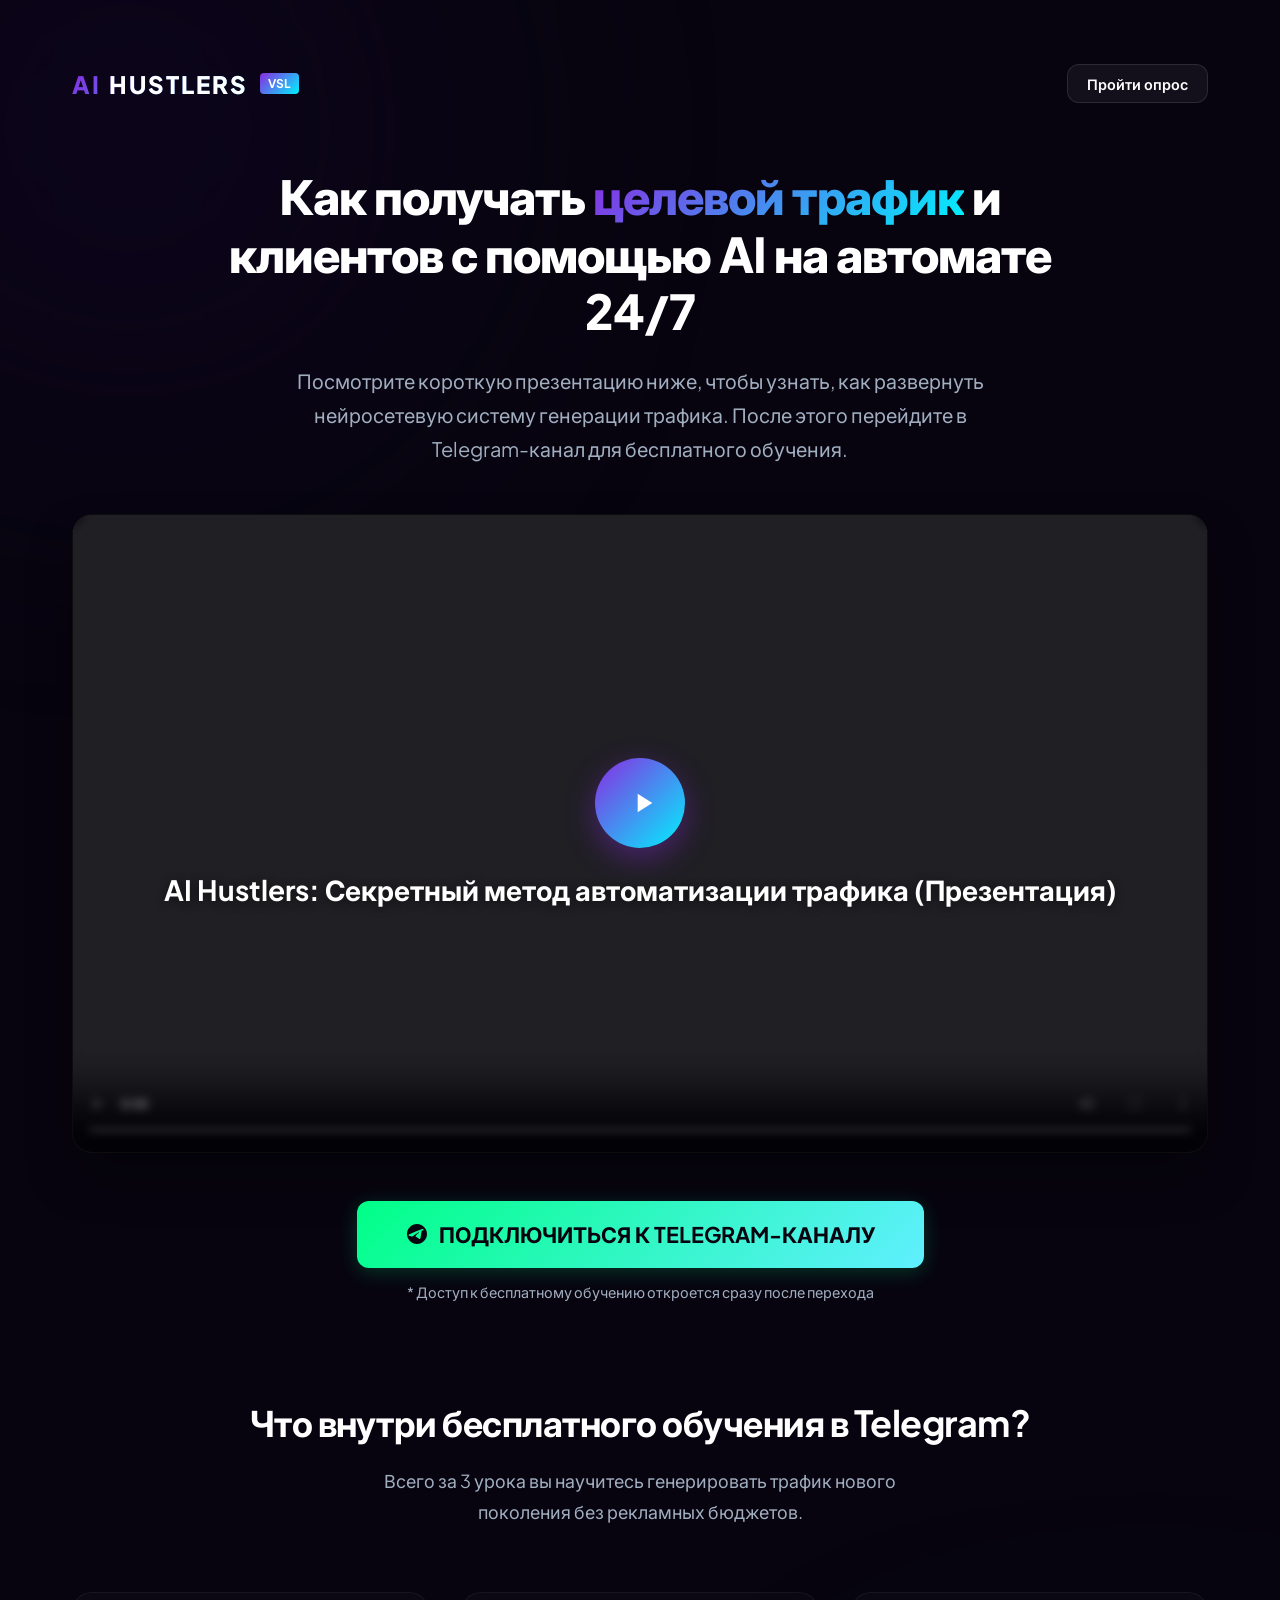
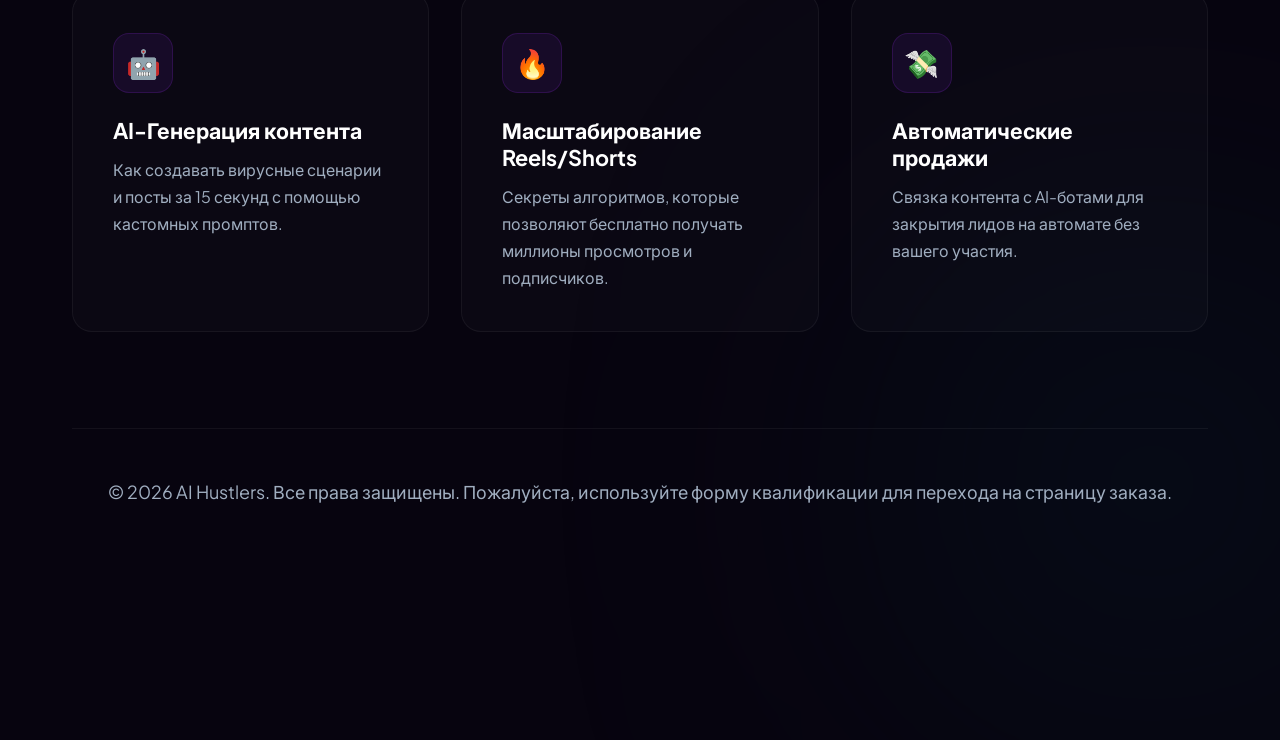
==== index.html @ a9c90c8c "Add files via upload" ====
<!DOCTYPE html>
<html lang="ru">
<head>
  <meta charset="UTF-8">
  <meta name="viewport" content="width=device-width, initial-scale=1.0">
  <title>AI Hustlers | Система генерации трафика на автопилоте</title>
  <link rel="stylesheet" href="style.css">
</head>
<body>

  <div class="container">
    <!-- Header -->
    <header>
      <a href="index.html" class="logo">
        AI <span>Hustlers</span>
        <span class="logo-badge">vsl</span>
      </a>
      <div class="header-links">
        <a href="form.html" class="btn btn-secondary" style="padding: 0.6rem 1.2rem; font-size: 0.9rem;">Пройти опрос</a>
      </div>
    </header>

    <!-- Hero Section -->
    <main style="text-align: center; margin-top: 2rem;">
      <h1 style="max-width: 900px; margin: 0 auto 1.5rem auto;">
        Как получать <span class="gradient-text">целевой трафик</span> и клиентов с помощью AI на автомате 24/7
      </h1>
      <p style="max-width: 700px; margin: 0 auto 3rem auto; font-size: 1.25rem;">
        Посмотрите короткую презентацию ниже, чтобы узнать, как развернуть нейросетевую систему генерации трафика. После этого перейдите в Telegram-канал для бесплатного обучения.
      </p>

      <!-- VSL Video Wrapper -->
      <div class="video-wrapper">
        <div class="vsl-overlay" id="vslOverlay">
          <div class="play-btn">
            <svg viewBox="0 0 24 24">
              <path d="M8 5v14l11-7z"/>
            </svg>
          </div>
          <div class="vsl-title">AI Hustlers: Секретный метод автоматизации трафика (Презентация)</div>
        </div>
        <!-- Using a high quality abstract video placeholder -->
        <video class="vsl-video" id="vslVideo" preload="metadata" loop controls>
          <source src="https://assets.mixkit.co/videos/preview/mixkit-abstract-laser-lights-background-32120-large.mp4" type="video/mp4">
          Ваш браузер не поддерживает видео.
        </video>
      </div>

      <!-- Action Button -->
      <div style="margin: 3rem 0;">
        <a href="https://t.me/ai_traffic_hustler_bot" target="_blank" class="btn btn-success" style="font-size: 1.35rem; padding: 1.25rem 3rem;" id="telegramBtn">
          <svg viewBox="0 0 24 24" width="24" height="24" fill="currentColor" style="margin-right: 10px; vertical-align: middle;">
            <path d="M12 2C6.48 2 2 6.48 2 12s4.48 10 10 10 10-4.48 10-10S17.52 2 12 2zm4.64 6.8c-.15 1.58-.8 5.42-1.13 7.19-.14.75-.42 1-.68 1.03-.58.05-1.02-.38-1.58-.75-.88-.58-1.38-.94-2.23-1.5-.99-.65-.35-1.01.22-1.59.15-.15 2.71-2.48 2.76-2.69.01-.03.01-.14-.07-.2-.08-.06-.19-.04-.27-.02-.11.02-1.93 1.23-5.46 3.62-.51.35-.98.53-1.39.51-.46-.01-1.35-.26-2.01-.48-.81-.27-1.46-.42-1.4-.88.03-.24.38-.49 1.04-.75 4.05-1.77 6.76-2.93 8.12-3.48 3.86-1.56 4.66-1.83 5.19-1.84.12 0 .37.03.53.16.14.12.18.28.2.46.02.16-.01.53-.02.73z"/>
          </svg>
          ПОДКЛЮЧИТЬСЯ К TELEGRAM-КАНАЛУ
        </a>
        <p style="font-size: 0.9rem; margin-top: 0.75rem; color: var(--text-secondary);">
          * Доступ к бесплатному обучению откроется сразу после перехода
        </p>
      </div>
    </main>

    <!-- Features Section -->
    <section>
      <h2 style="text-align: center; margin-top: 6rem;">Что внутри бесплатного обучения в Telegram?</h2>
      <p style="text-align: center; max-width: 600px; margin: 0 auto 3rem auto;">
        Всего за 3 урока вы научитесь генерировать трафик нового поколения без рекламных бюджетов.
      </p>

      <div class="features-grid">
        <div class="feature-card">
          <div class="feature-icon">🤖</div>
          <h3>AI-Генерация контента</h3>
          <p>Как создавать вирусные сценарии и посты за 15 секунд с помощью кастомных промптов.</p>
        </div>
        <div class="feature-card">
          <div class="feature-icon">🔥</div>
          <h3>Масштабирование Reels/Shorts</h3>
          <p>Секреты алгоритмов, которые позволяют бесплатно получать миллионы просмотров и подписчиков.</p>
        </div>
        <div class="feature-card">
          <div class="feature-icon">💸</div>
          <h3>Автоматические продажи</h3>
          <p>Связка контента с AI-ботами для закрытия лидов на автомате без вашего участия.</p>
        </div>
      </div>
    </section>

    <!-- Footer -->
    <footer>
      <p>© 2026 AI Hustlers. Все права защищены. Пожалуйста, используйте форму квалификации для перехода на страницу заказа.</p>
    </footer>
  </div>

  <script>
    // Video custom overlay controls
    const overlay = document.getElementById('vslOverlay');
    const video = document.getElementById('vslVideo');

    overlay.addEventListener('click', () => {
      overlay.classList.add('playing');
      video.play();
    });

    video.addEventListener('pause', () => {
      overlay.classList.remove('playing');
    });

    video.addEventListener('play', () => {
      overlay.classList.add('playing');
    });

    // Handle Telegram link redirection locally if they want to skip to the form
    document.getElementById('telegramBtn').addEventListener('click', (e) => {
      // For demonstration purposes, we will alert that the telegram simulation has started,
      // and provide an easy way to go to the Form page which is the next step of the funnel.
      setTimeout(() => {
        if(confirm("Вы перешли в Telegram и прошли бесплатное обучение. Хотите перейти к заполнению квалификационной формы?")) {
          window.location.href = "form.html";
        }
      }, 1500);
    });
  </script>
</body>
</html>
---- style.css ----
@import url('https://fonts.googleapis.com/css2?family=Plus+Jakarta+Sans:ital,wght@0,300;0,400;0,500;0,600;0,700;0,800;1,400&family=Inter:wght@300;400;500;600;700;800&display=swap');

:root {
  --bg-color: #07040f;
  --bg-glow-1: #1a0836;
  --bg-glow-2: #051926;
  --text-primary: #ffffff;
  --text-secondary: #a0aec0;
  --color-purple: #8a2be2;
  --color-cyan: #00f2fe;
  --color-green: #00ff87;
  --color-error: #ff4757;
  --card-bg: rgba(20, 15, 38, 0.6);
  --card-border: rgba(255, 255, 255, 0.05);
  --card-border-hover: rgba(0, 242, 254, 0.3);
  --gradient-primary: linear-gradient(135deg, var(--color-purple), var(--color-cyan));
  --gradient-success: linear-gradient(135deg, #00ff87, #60efff);
  --gradient-dark: linear-gradient(180deg, rgba(20, 15, 38, 0.8) 0%, rgba(10, 8, 22, 0.95) 100%);
  --transition-smooth: all 0.3s cubic-bezier(0.4, 0, 0.2, 1);
  --font-family: 'Plus Jakarta Sans', 'Inter', -apple-system, BlinkMacSystemFont, "Segoe UI", Roboto, sans-serif;
}

* {
  margin: 0;
  padding: 0;
  box-sizing: border-box;
  font-family: var(--font-family);
  -webkit-font-smoothing: antialiased;
}

body {
  background-color: var(--bg-color);
  color: var(--text-primary);
  min-height: 100vh;
  overflow-x: hidden;
  position: relative;
}

/* Cyber Ambient Background Glows */
body::before, body::after {
  content: '';
  position: absolute;
  width: 40vw;
  height: 40vw;
  border-radius: 50%;
  filter: blur(150px);
  z-index: -1;
  opacity: 0.45;
  pointer-events: none;
}

body::before {
  top: -10vw;
  left: -10vw;
  background-color: var(--bg-glow-1);
}

body::after {
  bottom: -10vw;
  right: -10vw;
  background-color: var(--bg-glow-2);
}

/* Containers */
.container {
  max-width: 1200px;
  margin: 0 auto;
  padding: 2rem;
  width: 100%;
}

.narrow-container {
  max-width: 700px;
  margin: 0 auto;
  padding: 2rem;
  width: 100%;
}

/* Header & Typography */
header {
  display: flex;
  justify-content: space-between;
  align-items: center;
  padding: 2rem 0;
  margin-bottom: 2rem;
}

.logo {
  font-size: 1.5rem;
  font-weight: 800;
  text-transform: uppercase;
  letter-spacing: 2px;
  background: var(--gradient-primary);
  -webkit-background-clip: text;
  -webkit-text-fill-color: transparent;
  display: flex;
  align-items: center;
  gap: 0.5rem;
  text-decoration: none;
}

.logo span {
  color: var(--text-primary);
  -webkit-text-fill-color: var(--text-primary);
}

.logo-badge {
  background: var(--gradient-primary);
  font-size: 0.75rem;
  padding: 0.2rem 0.5rem;
  border-radius: 4px;
  color: var(--bg-color);
  font-weight: 700;
  letter-spacing: 0px;
  margin-left: 0.25rem;
  text-transform: uppercase;
}

.gradient-text {
  background: var(--gradient-primary);
  -webkit-background-clip: text;
  -webkit-text-fill-color: transparent;
}

.green-text {
  background: var(--gradient-success);
  -webkit-background-clip: text;
  -webkit-text-fill-color: transparent;
}

h1 {
  font-size: 3rem;
  font-weight: 800;
  line-height: 1.2;
  margin-bottom: 1.5rem;
  letter-spacing: -1px;
}

h2 {
  font-size: 2.25rem;
  font-weight: 700;
  margin-bottom: 1.25rem;
  letter-spacing: -0.5px;
}

p {
  color: var(--text-secondary);
  font-size: 1.125rem;
  line-height: 1.7;
  margin-bottom: 1.5rem;
}

/* Buttons */
.btn {
  display: inline-flex;
  align-items: center;
  justify-content: center;
  padding: 1rem 2rem;
  border-radius: 12px;
  font-size: 1.1rem;
  font-weight: 600;
  text-decoration: none;
  cursor: pointer;
  transition: var(--transition-smooth);
  border: none;
  position: relative;
  overflow: hidden;
}

.btn-primary {
  background: var(--gradient-primary);
  color: #fff;
  box-shadow: 0 4px 20px rgba(138, 43, 226, 0.3);
}

.btn-primary:hover {
  transform: translateY(-2px);
  box-shadow: 0 8px 30px rgba(0, 242, 254, 0.4);
}

.btn-success {
  background: var(--gradient-success);
  color: #07040f;
  box-shadow: 0 4px 20px rgba(0, 255, 135, 0.2);
  font-weight: 700;
}

.btn-success:hover {
  transform: translateY(-2px);
  box-shadow: 0 8px 30px rgba(0, 255, 135, 0.4);
}

.btn-secondary {
  background: rgba(255, 255, 255, 0.05);
  color: #fff;
  border: 1px solid rgba(255, 255, 255, 0.1);
}

.btn-secondary:hover {
  background: rgba(255, 255, 255, 0.1);
  border-color: rgba(255, 255, 255, 0.2);
}

/* Cards & Glassmorphism */
.glass-card {
  background: var(--card-bg);
  backdrop-filter: blur(16px);
  -webkit-backdrop-filter: blur(16px);
  border: 1px solid var(--card-border);
  border-radius: 24px;
  padding: 3rem;
  box-shadow: 0 20px 40px rgba(0, 0, 0, 0.3);
  transition: var(--transition-smooth);
}

.glass-card:hover {
  border-color: var(--card-border-hover);
  box-shadow: 0 20px 50px rgba(0, 242, 254, 0.1);
}

/* Form Styles */
.form-step {
  display: none;
  animation: fadeIn 0.5s ease;
}

.form-step.active {
  display: block;
}

.form-group {
  margin-bottom: 2rem;
  text-align: left;
}

.form-group label {
  display: block;
  font-size: 1rem;
  font-weight: 500;
  margin-bottom: 0.75rem;
  color: var(--text-primary);
}

.form-input {
  width: 100%;
  padding: 1.1rem 1.25rem;
  background: rgba(255, 255, 255, 0.03);
  border: 1px solid rgba(255, 255, 255, 0.1);
  border-radius: 12px;
  color: #fff;
  font-size: 1rem;
  transition: var(--transition-smooth);
}

.form-input:focus {
  outline: none;
  border-color: var(--color-cyan);
  background: rgba(255, 255, 255, 0.07);
  box-shadow: 0 0 15px rgba(0, 242, 254, 0.15);
}

.form-input::placeholder {
  color: rgba(255, 255, 255, 0.3);
}

/* Custom Selection Options */
.options-grid {
  display: grid;
  grid-template-columns: repeat(auto-fit, minmax(220px, 1fr));
  gap: 1rem;
  margin-top: 0.5rem;
}

.option-card {
  background: rgba(255, 255, 255, 0.02);
  border: 1px solid rgba(255, 255, 255, 0.08);
  border-radius: 12px;
  padding: 1.25rem;
  cursor: pointer;
  transition: var(--transition-smooth);
  position: relative;
  display: flex;
  flex-direction: column;
  gap: 0.5rem;
}

.option-card:hover {
  background: rgba(255, 255, 255, 0.05);
  border-color: rgba(255, 255, 255, 0.2);
}

.option-card.selected {
  border-color: var(--color-cyan);
  background: rgba(0, 242, 254, 0.05);
  box-shadow: 0 0 15px rgba(0, 242, 254, 0.1);
}

.option-card input[type="radio"], .option-card input[type="checkbox"] {
  position: absolute;
  opacity: 0;
  pointer-events: none;
}

.option-title {
  font-weight: 600;
  font-size: 1.1rem;
  color: #fff;
}

.option-desc {
  font-size: 0.875rem;
  color: var(--text-secondary);
}

/* Progress Bar */
.progress-bar-container {
  width: 100%;
  height: 6px;
  background: rgba(255, 255, 255, 0.05);
  border-radius: 10px;
  margin-bottom: 3rem;
  overflow: hidden;
}

.progress-bar {
  height: 100%;
  width: 0%;
  background: var(--gradient-primary);
  border-radius: 10px;
  transition: width 0.4s cubic-bezier(0.4, 0, 0.2, 1);
}

.step-indicator {
  text-align: center;
  font-size: 0.9rem;
  font-weight: 600;
  color: var(--text-secondary);
  margin-bottom: 0.75rem;
  text-transform: uppercase;
  letter-spacing: 1.5px;
}

/* Navigation inside form */
.form-navigation {
  display: flex;
  justify-content: space-between;
  margin-top: 3rem;
  gap: 1rem;
}

.form-navigation .btn {
  flex: 1;
}

/* Loading/Redirecting Overlay */
.loading-overlay {
  position: fixed;
  top: 0;
  left: 0;
  width: 100vw;
  height: 100vh;
  background: #07040f;
  z-index: 9999;
  display: flex;
  flex-direction: column;
  align-items: center;
  justify-content: center;
  opacity: 0;
  pointer-events: none;
  transition: opacity 0.5s ease;
}

.loading-overlay.active {
  opacity: 1;
  pointer-events: all;
}

.spinner {
  width: 70px;
  height: 70px;
  border: 4px solid rgba(255, 255, 255, 0.05);
  border-top-color: var(--color-cyan);
  border-bottom-color: var(--color-purple);
  border-radius: 50%;
  animation: spin 1s infinite linear;
  margin-bottom: 2rem;
  box-shadow: 0 0 25px rgba(0, 242, 254, 0.15);
}

.loading-text {
  font-size: 1.5rem;
  font-weight: 700;
  margin-bottom: 0.5rem;
  letter-spacing: -0.5px;
}

.loading-subtext {
  color: var(--text-secondary);
  font-size: 1rem;
}

/* Video Player CSS */
.video-wrapper {
  position: relative;
  width: 100%;
  aspect-ratio: 16/9;
  border-radius: 20px;
  overflow: hidden;
  box-shadow: 0 25px 50px -12px rgba(0, 0, 0, 0.5);
  border: 1px solid rgba(255, 255, 255, 0.05);
  margin-bottom: 3rem;
  background: #000;
}

.vsl-video {
  width: 100%;
  height: 100%;
  object-fit: cover;
}

.vsl-overlay {
  position: absolute;
  top: 0;
  left: 0;
  width: 100%;
  height: 100%;
  background: rgba(7, 4, 15, 0.4);
  backdrop-filter: blur(4px);
  display: flex;
  flex-direction: column;
  justify-content: center;
  align-items: center;
  transition: var(--transition-smooth);
  cursor: pointer;
  z-index: 10;
}

.vsl-overlay.playing {
  opacity: 0;
  pointer-events: none;
}

.play-btn {
  width: 90px;
  height: 90px;
  border-radius: 50%;
  background: var(--gradient-primary);
  display: flex;
  align-items: center;
  justify-content: center;
  box-shadow: 0 10px 30px rgba(138, 43, 226, 0.4), 0 0 0 0px rgba(0, 242, 254, 0.4);
  margin-bottom: 1.5rem;
  transition: var(--transition-smooth);
  animation: pulse-ring 2s infinite;
}

.vsl-overlay:hover .play-btn {
  transform: scale(1.1);
  box-shadow: 0 10px 40px rgba(0, 242, 254, 0.6);
}

.play-btn svg {
  width: 32px;
  height: 32px;
  fill: white;
  margin-left: 6px;
}

.vsl-title {
  font-size: 1.75rem;
  font-weight: 700;
  color: white;
  text-align: center;
  padding: 0 2rem;
  text-shadow: 0 2px 10px rgba(0,0,0,0.5);
}

/* Grid systems & Features */
.features-grid {
  display: grid;
  grid-template-columns: repeat(auto-fit, minmax(300px, 1fr));
  gap: 2rem;
  margin: 4rem 0;
}

.feature-card {
  background: rgba(255, 255, 255, 0.02);
  border: 1px solid rgba(255, 255, 255, 0.05);
  border-radius: 20px;
  padding: 2.5rem;
  transition: var(--transition-smooth);
  text-align: left;
}

.feature-card:hover {
  background: rgba(255, 255, 255, 0.04);
  border-color: rgba(255, 255, 255, 0.1);
  transform: translateY(-5px);
}

.feature-icon {
  width: 60px;
  height: 60px;
  border-radius: 16px;
  background: rgba(138, 43, 226, 0.1);
  border: 1px solid rgba(138, 43, 226, 0.2);
  display: flex;
  align-items: center;
  justify-content: center;
  font-size: 1.75rem;
  margin-bottom: 1.5rem;
  color: var(--color-cyan);
}

.feature-card h3 {
  font-size: 1.35rem;
  font-weight: 700;
  margin-bottom: 0.75rem;
}

.feature-card p {
  font-size: 1rem;
  margin-bottom: 0;
}

/* Pricing Section */
.pricing-section {
  padding: 4rem 0;
}

.pricing-grid {
  display: flex;
  justify-content: center;
  gap: 2.5rem;
  flex-wrap: wrap;
  margin-top: 3rem;
}

.pricing-card {
  flex: 1;
  min-width: 320px;
  max-width: 420px;
  background: var(--card-bg);
  border: 1px solid rgba(255, 255, 255, 0.05);
  border-radius: 24px;
  padding: 3rem 2.5rem;
  text-align: left;
  display: flex;
  flex-direction: column;
  position: relative;
  transition: var(--transition-smooth);
}

.pricing-card.popular {
  border-color: var(--color-cyan);
  box-shadow: 0 15px 35px rgba(0, 242, 254, 0.15);
  transform: translateY(-10px);
}

.pricing-card.popular:hover {
  box-shadow: 0 20px 45px rgba(0, 242, 254, 0.25);
}

.pricing-badge {
  position: absolute;
  top: -15px;
  right: 25px;
  background: var(--gradient-primary);
  color: white;
  padding: 0.4rem 1rem;
  border-radius: 20px;
  font-size: 0.75rem;
  font-weight: 700;
  letter-spacing: 1px;
  text-transform: uppercase;
}

.pricing-name {
  font-size: 1.5rem;
  font-weight: 700;
  margin-bottom: 0.5rem;
}

.pricing-price {
  font-size: 3rem;
  font-weight: 800;
  margin: 1.5rem 0;
  display: flex;
  align-items: baseline;
}

.pricing-price span {
  font-size: 1.125rem;
  color: var(--text-secondary);
  font-weight: 400;
  margin-left: 0.5rem;
}

.pricing-features {
  list-style: none;
  margin: 2rem 0;
  display: flex;
  flex-direction: column;
  gap: 1rem;
  flex-grow: 1;
}

.pricing-features li {
  display: flex;
  align-items: center;
  gap: 0.75rem;
  font-size: 1rem;
  color: var(--text-secondary);
}

.pricing-features li svg {
  width: 20px;
  height: 20px;
  fill: var(--color-green);
  flex-shrink: 0;
}

/* Testimonials */
.testimonials-section {
  padding: 4rem 0;
}

.testimonials-grid {
  display: grid;
  grid-template-columns: repeat(auto-fit, minmax(320px, 1fr));
  gap: 2rem;
  margin-top: 3rem;
}

.testimonial-card {
  background: rgba(255, 255, 255, 0.02);
  border: 1px solid rgba(255, 255, 255, 0.05);
  border-radius: 20px;
  padding: 2.5rem;
  text-align: left;
}

.testimonial-text {
  font-style: italic;
  margin-bottom: 2rem;
  font-size: 1.05rem;
}

.testimonial-user {
  display: flex;
  align-items: center;
  gap: 1rem;
}

.testimonial-avatar {
  width: 50px;
  height: 50px;
  border-radius: 50%;
  object-fit: cover;
  border: 2px solid var(--color-purple);
}

.testimonial-name {
  font-weight: 600;
  font-size: 1rem;
}

.testimonial-role {
  font-size: 0.85rem;
  color: var(--text-secondary);
}

/* FAQ Section */
.faq-section {
  padding: 4rem 0;
}

.faq-list {
  max-width: 800px;
  margin: 3rem auto 0 auto;
  display: flex;
  flex-direction: column;
  gap: 1rem;
}

.faq-item {
  background: rgba(255, 255, 255, 0.02);
  border: 1px solid rgba(255, 255, 255, 0.05);
  border-radius: 16px;
  overflow: hidden;
  transition: var(--transition-smooth);
}

.faq-question {
  padding: 1.5rem 2rem;
  font-weight: 600;
  font-size: 1.15rem;
  cursor: pointer;
  display: flex;
  justify-content: space-between;
  align-items: center;
  transition: var(--transition-smooth);
}

.faq-question::after {
  content: '+';
  font-size: 1.5rem;
  font-weight: 400;
  color: var(--color-cyan);
  transition: var(--transition-smooth);
}

.faq-item.active {
  border-color: rgba(255, 255, 255, 0.1);
  background: rgba(255, 255, 255, 0.04);
}

.faq-item.active .faq-question::after {
  content: '−';
  transform: rotate(180deg);
}

.faq-answer {
  max-height: 0;
  overflow: hidden;
  transition: max-height 0.4s ease-out;
  padding: 0 2rem;
}

.faq-item.active .faq-answer {
  max-height: 200px;
  padding: 0 2rem 2rem 2rem;
}

/* Footer styling */
footer {
  border-top: 1px solid rgba(255, 255, 255, 0.05);
  padding: 3rem 0;
  margin-top: 6rem;
  text-align: center;
  color: var(--text-secondary);
  font-size: 0.9rem;
}

/* Keyframes animations */
@keyframes fadeIn {
  from { opacity: 0; transform: translateY(10px); }
  to { opacity: 1; transform: translateY(0); }
}

@keyframes spin {
  0% { transform: rotate(0deg); }
  100% { transform: rotate(360deg); }
}

@keyframes pulse-ring {
  0% {
    box-shadow: 0 10px 30px rgba(138, 43, 226, 0.4), 0 0 0 0px rgba(138, 43, 226, 0.4);
  }
  70% {
    box-shadow: 0 10px 30px rgba(138, 43, 226, 0.4), 0 0 0 20px rgba(138, 43, 226, 0);
  }
  100% {
    box-shadow: 0 10px 30px rgba(138, 43, 226, 0.4), 0 0 0 0px rgba(138, 43, 226, 0);
  }
}

/* Responsive adjustements */
@media (max-width: 768px) {
  h1 { font-size: 2.25rem; }
  h2 { font-size: 1.75rem; }
  .glass-card { padding: 2rem 1.5rem; }
  .btn { width: 100%; }
  .form-navigation { flex-direction: column-reverse; }
  .pricing-grid { gap: 1.5rem; }
  .pricing-card.popular { transform: none; }
}

/* --- TYPEFORM-STYLE QUIZ DESIGN ITERATION --- */

body.quiz-theme {
  background-color: #FAF8F5 !important; /* Exact warm cream/paper background */
  color: #0b0b0c !important;
  min-height: 100vh;
  display: flex;
  flex-direction: column;
  justify-content: center;
  align-items: center;
  position: relative;
  overflow-x: hidden;
  font-family: var(--font-family);
  padding: 4.5rem 1rem 2rem 1rem; /* Added top padding for header */
}

body.quiz-theme::before, body.quiz-theme::after {
  display: none !important; /* Hide background glows on quiz page */
}

/* Viewport Header Bar at the top */
.quiz-top-header {
  position: absolute;
  top: 0;
  left: 0;
  width: 100%;
  display: flex;
  justify-content: space-between;
  align-items: center;
  padding: 1.5rem 3rem;
  z-index: 100;
  border-bottom: 1px solid rgba(0, 0, 0, 0.03);
}

.quiz-top-header .header-logo {
  display: flex;
  align-items: center;
  gap: 0.5rem;
  font-size: 0.95rem;
  font-weight: 800;
  color: #0B0B0C;
  letter-spacing: 1px;
}

.quiz-top-header .header-badge {
  border: 1px solid #e2e8f0;
  background: #ffffff;
  border-radius: 20px;
  padding: 4px 12px;
  font-size: 0.75rem;
  font-weight: 600;
  color: #718096;
  letter-spacing: 0.5px;
}

/* Step tracker on top */
.step-tracker {
  display: flex;
  justify-content: center;
  align-items: center;
  gap: 1rem;
  margin-bottom: 2rem;
}

.step-dot {
  display: flex;
  align-items: center;
  color: #9CA3AF;
}

.step-dot.active {
  color: #0B0B0C;
}

.step-dot .dot-outer {
  width: 32px;
  height: 32px;
  border-radius: 50%;
  background: rgba(37, 99, 235, 0.12); /* Semi-transparent blue ring */
  display: flex;
  align-items: center;
  justify-content: center;
}

.step-dot .dot-outer.grey {
  background: transparent;
}

.step-dot .dot-inner {
  width: 22px;
  height: 22px;
  border-radius: 50%;
  background: #2563EB; /* Solid royal blue */
  color: #ffffff;
  display: flex;
  align-items: center;
  justify-content: center;
  font-size: 0.75rem;
  font-weight: 700;
}

.step-dot .dot-outer.grey .dot-inner {
  background: #E5E7EB;
  color: #9CA3AF;
}

.step-dot .step-label {
  font-size: 0.8rem;
  font-weight: 700;
  letter-spacing: 1.5px;
  margin-left: 0.5rem;
  text-transform: uppercase;
}
  
.step-dot.active .step-label {
  color: #0B0B0C;
}

.tracker-line {
  width: 40px;
  height: 1px;
  background: #d1d5db;
  margin: 0 0.5rem;
}

/* Header typography */
.quiz-title-area {
  margin-bottom: 2.5rem;
  text-align: center;
}

.quiz-title-area h1 {
  font-family: var(--font-family);
  font-size: 3rem;
  font-weight: 800;
  color: #0B0B0C;
  line-height: 1.1;
  margin-bottom: 0.75rem;
  letter-spacing: -1.5px;
  text-transform: lowercase; /* Screenshot has all lowercase titles */
}

.quiz-title-area h1 span {
  color: #2563EB;
}

.quiz-title-area p {
  color: #7A7B85;
  font-size: 1rem;
  font-weight: 500;
  line-height: 1.5;
  margin-bottom: 0;
  text-transform: lowercase;
}

/* Quiz Card Container */
.quiz-card {
  width: 100%;
  max-width: 680px;
  background-color: #090816;
  background-image: 
    radial-gradient(circle at 75% 25%, rgba(37, 99, 235, 0.1) 0%, transparent 55%),
    linear-gradient(135deg, #090816 0%, #110D29 70%, #07050E 100%);
  border: 1px solid rgba(255, 255, 255, 0.08);
  border-radius: 16px;
  box-shadow: 0 30px 60px rgba(0, 0, 0, 0.15);
  position: relative;
  min-height: 420px;
  display: flex;
  flex-direction: column;
  justify-content: space-between;
  overflow: hidden;
  text-align: left;
}

.quiz-card-body {
  padding: 3.5rem 3rem 2.5rem 3rem;
  flex-grow: 1;
  display: flex;
  flex-direction: column;
  justify-content: space-between;
  position: relative;
}

/* Bottom Bar */
.quiz-card-footer {
  height: 55px;
  background-color: #05040B;
  border-top: 1px solid rgba(255, 255, 255, 0.03);
  width: 100%;
  flex-shrink: 0;
}

/* Quiz Logo inside the card */
.quiz-logo {
  font-size: 0.95rem;
  font-weight: 800;
  text-transform: uppercase;
  letter-spacing: 2px;
  color: #ffffff;
  display: flex;
  align-items: center;
  justify-content: center;
  gap: 0.5rem;
  margin-bottom: 3.5rem;
  opacity: 0.9;
}

.quiz-logo svg {
  width: 18px;
  height: 18px;
}

/* Question Number Box */
.question-number-box {
  display: inline-flex;
  align-items: center;
  justify-content: center;
  background: #ffffff;
  color: #000000;
  width: 22px;
  height: 22px;
  border-radius: 4px;
  font-size: 0.8rem;
  font-weight: 800;
  margin-right: 0.75rem;
  vertical-align: middle;
}

/* Question Title */
.quiz-question-title {
  font-size: 1.5rem;
  font-weight: 500;
  line-height: 1.4;
  margin-bottom: 2rem;
  color: #ffffff;
}

/* Input Fields styling */
.quiz-input-container {
  position: relative;
  width: 100%;
  margin-top: 1rem;
}

.quiz-input {
  width: 100%;
  background: transparent !important;
  border: none !important;
  border-bottom: 1px solid rgba(255, 255, 255, 0.12) !important;
  border-radius: 0 !important;
  padding: 0.5rem 0 !important;
  font-size: 1.75rem !important;
  color: #ffffff !important;
  outline: none !important;
  transition: border-bottom-color 0.2s ease !important;
  font-weight: 400;
}

.quiz-input:focus {
  border-bottom-color: rgba(255, 255, 255, 0.4) !important;
  box-shadow: none !important;
}

.quiz-input::placeholder {
  color: #3B3C46 !important;
}

/* OK Button */
.quiz-ok-btn {
  background: #2563EB;
  color: #ffffff;
  font-weight: 700;
  font-size: 0.9rem;
  padding: 0.55rem 1.4rem;
  border-radius: 20px; /* Rounded pill style */
  display: inline-flex;
  align-items: center;
  gap: 0.4rem;
  border: none;
  cursor: pointer;
  transition: all 0.2s ease;
  margin-top: 1.5rem;
}

.quiz-ok-btn:hover {
  background: #1D4ED8;
}

.keyboard-helper {
  font-size: 0.75rem;
  color: #4B4C53;
  margin-left: 0.75rem;
  vertical-align: middle;
}

/* Custom Warning alert (Pill shape) */
.quiz-error-message {
  background: #2C1318 !important;
  border: 1px solid #7F1D1D !important;
  color: #FCA5A5 !important;
  padding: 0.5rem 1rem !important;
  border-radius: 20px !important;
  font-size: 0.85rem !important;
  font-weight: 500;
  display: inline-flex !important;
  align-items: center;
  gap: 0.5rem;
  margin-top: 1.5rem !important;
  animation: fadeIn 0.2s ease;
}

/* Bottom Navigation Control Pill */
.quiz-nav-controls {
  position: absolute;
  bottom: 2rem; /* Aligned above the bottom bar */
  right: 3rem;
  display: flex;
  align-items: center;
  background: #141323;
  border: 1px solid rgba(255, 255, 255, 0.05);
  border-radius: 20px; /* Rounded pill */
  padding: 3px;
  gap: 3px;
  box-shadow: 0 4px 12px rgba(0,0,0,0.3);
  z-index: 10;
}

.quiz-nav-arrow {
  width: 32px;
  height: 32px;
  border-radius: 50%;
  display: flex;
  align-items: center;
  justify-content: center;
  color: #4B5563; /* Default arrow color */
  cursor: pointer;
  background: transparent;
  border: none;
  transition: all 0.2s ease;
  font-size: 0.75rem;
}

.quiz-nav-arrow:hover:not(:disabled) {
  background: rgba(255, 255, 255, 0.05);
  color: #ffffff;
}

.quiz-nav-arrow.highlighted {
  background: #2563EB;
  color: #ffffff;
}

.quiz-nav-arrow.highlighted:hover:not(:disabled) {
  background: #1D4ED8;
}

.quiz-nav-arrow:disabled {
  color: #1F2937;
  cursor: not-allowed;
  background: transparent !important;
}

/* Choices styling (Question 6) */
.choices-container {
  display: flex;
  flex-direction: column;
  gap: 0.75rem;
  margin-top: 1rem;
}

.choice-item {
  background: rgba(255, 255, 255, 0.03);
  border: 1px solid rgba(255, 255, 255, 0.08);
  border-radius: 8px;
  padding: 1.1rem 1.25rem;
  cursor: pointer;
  display: flex;
  align-items: center;
  gap: 1rem;
  transition: all 0.2s ease;
}

.choice-item:hover, .choice-item.selected {
  background: rgba(255, 255, 255, 0.06);
  border-color: #2563EB;
}

.choice-letter {
  display: inline-flex;
  align-items: center;
  justify-content: center;
  background: #141323;
  border: 1px solid rgba(255, 255, 255, 0.1);
  color: #2563EB;
  width: 24px;
  height: 24px;
  border-radius: 4px;
  font-weight: 700;
  font-size: 0.8rem;
}

.choice-text {
  font-size: 1rem;
  font-weight: 500;
  color: #ffffff;
}

/* Transition animations */
.slide-container {
  transition: opacity 0.2s ease, transform 0.2s ease;
  opacity: 1;
  transform: translateY(0);
}

.slide-container.fade-out {
  opacity: 0;
  transform: translateY(-10px);
}

.slide-container.fade-in {
  opacity: 0;
  transform: translateY(10px);
}
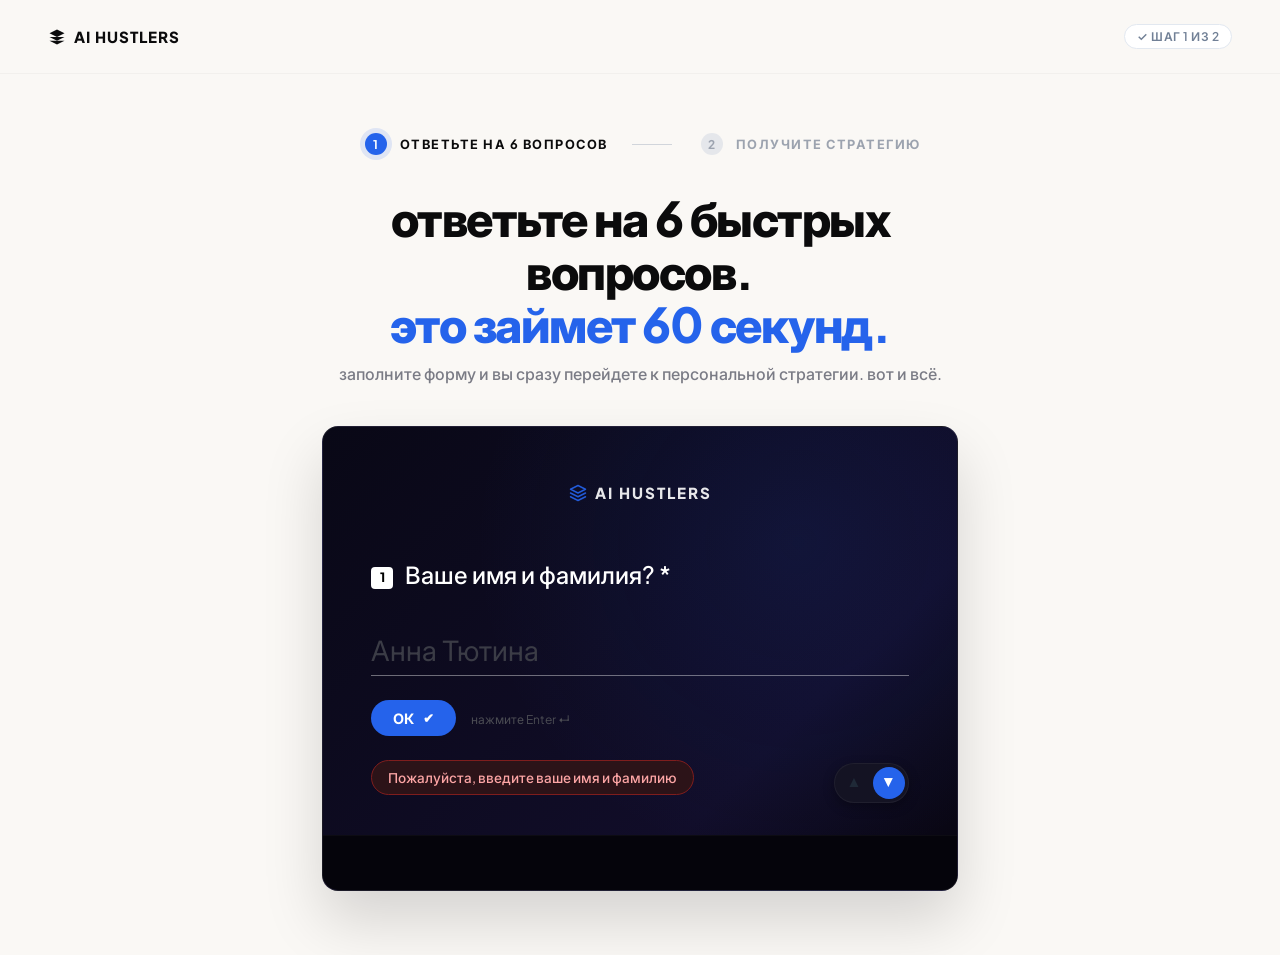
==== commit bba9e761: "Add files via upload" ====
--- a/index.html
+++ b/index.html
@@ -3,123 +3,101 @@
 <head>
   <meta charset="UTF-8">
   <meta name="viewport" content="width=device-width, initial-scale=1.0">
-  <title>AI Hustlers | Система генерации трафика на автопилоте</title>
+  <title>Квиз | AI Hustlers</title>
   <link rel="stylesheet" href="style.css">
 </head>
-<body>
+<body class="quiz-theme">
 
-  <div class="container">
-    <!-- Header -->
-    <header>
-      <a href="index.html" class="logo">
-        AI <span>Hustlers</span>
-        <span class="logo-badge">vsl</span>
-      </a>
-      <div class="header-links">
-        <a href="form.html" class="btn btn-secondary" style="padding: 0.6rem 1.2rem; font-size: 0.9rem;">Пройти опрос</a>
+  <!-- Loading / Redirecting Overlay -->
+  <div class="loading-overlay" id="loadingOverlay">
+    <div class="spinner" id="loadingSpinner"></div>
+    <div class="success-icon" id="successIcon" style="display: none;">
+      <svg width="80" height="80" viewBox="0 0 24 24" fill="none" xmlns="http://www.w3.org/2000/svg">
+        <circle cx="12" cy="12" r="10" stroke="#00f2fe" stroke-width="2" fill="rgba(0, 242, 254, 0.1)"/>
+        <path d="M8 12.5L11 15.5L16 9.5" stroke="#00ff87" stroke-width="2.5" stroke-linecap="round" stroke-linejoin="round"/>
+      </svg>
+    </div>
+    <div class="loading-text" id="loadingText">Сохранение ответов...</div>
+    <div class="loading-subtext" id="loadingSubtext">Пожалуйста, подождите, мы генерируем вашу стратегию.</div>
+  </div>
+
+  <!-- Top Navigation Header Bar -->
+  <header class="quiz-top-header">
+    <div class="header-logo">
+      <svg width="18" height="18" viewBox="0 0 24 24" fill="none" xmlns="http://www.w3.org/2000/svg">
+        <path d="M12 2L2 7L12 12L22 7L12 2Z" fill="#0B0B0C"/>
+        <path d="M2 17L12 22L22 17" fill="#0B0B0C"/>
+        <path d="M2 12L12 17L22 12" fill="#0B0B0C"/>
+      </svg>
+      <span>AI HUSTLERS</span>
+    </div>
+    <div class="header-badge">
+      ✓ ШАГ 1 ИЗ 2
+    </div>
+  </header>
+
+  <div class="narrow-container" style="text-align: center; margin-top: 1.5rem; z-index: 5;">
+    <!-- Top Step Tracker (matching screenshot rings and font) -->
+    <div class="step-tracker">
+      <div class="step-dot active" id="trackerStep1">
+        <div class="dot-outer">
+          <div class="dot-inner">1</div>
+        </div>
+        <span class="step-label">ОТВЕТЬТЕ НА 6 ВОПРОСОВ</span>
       </div>
-    </header>
+      <div class="tracker-line"></div>
+      <div class="step-dot" id="trackerStep2">
+        <div class="dot-outer grey">
+          <div class="dot-inner">2</div>
+        </div>
+        <span class="step-label">ПОЛУЧИТЕ СТРАТЕГИЮ</span>
+      </div>
+    </div>
 
-    <!-- Hero Section -->
-    <main style="text-align: center; margin-top: 2rem;">
-      <h1 style="max-width: 900px; margin: 0 auto 1.5rem auto;">
-        Как получать <span class="gradient-text">целевой трафик</span> и клиентов с помощью AI на автомате 24/7
+    <!-- Header Copy (matching lowercase styles) -->
+    <div class="quiz-title-area">
+      <h1>
+        ответьте на 6 быстрых вопросов.<br>
+        <span>это займет 60 секунд.</span>
       </h1>
-      <p style="max-width: 700px; margin: 0 auto 3rem auto; font-size: 1.25rem;">
-        Посмотрите короткую презентацию ниже, чтобы узнать, как развернуть нейросетевую систему генерации трафика. После этого перейдите в Telegram-канал для бесплатного обучения.
+      <p>
+        заполните форму и вы сразу перейдете к персональной стратегии. вот и всё.
       </p>
+    </div>
 
-      <!-- VSL Video Wrapper -->
-      <div class="video-wrapper">
-        <div class="vsl-overlay" id="vslOverlay">
-          <div class="play-btn">
-            <svg viewBox="0 0 24 24">
-              <path d="M8 5v14l11-7z"/>
-            </svg>
-          </div>
-          <div class="vsl-title">AI Hustlers: Секретный метод автоматизации трафика (Презентация)</div>
+    <!-- Quiz Card -->
+    <div class="quiz-card" id="quizCard">
+      <div class="quiz-card-body">
+        <!-- Quiz Logo inside card -->
+        <div class="quiz-logo">
+          <svg width="18" height="18" viewBox="0 0 24 24" fill="none" xmlns="http://www.w3.org/2000/svg">
+            <path d="M12 2L2 7L12 12L22 7L12 2Z" stroke="#2563EB" stroke-width="2" stroke-linecap="round" stroke-linejoin="round"/>
+            <path d="M2 17L12 22L22 17" stroke="#2563EB" stroke-width="2" stroke-linecap="round" stroke-linejoin="round"/>
+            <path d="M2 12L12 17L22 12" stroke="#2563EB" stroke-width="2" stroke-linecap="round" stroke-linejoin="round"/>
+          </svg>
+          <span>AI HUSTLERS</span>
         </div>
-        <!-- Using a high quality abstract video placeholder -->
-        <video class="vsl-video" id="vslVideo" preload="metadata" loop controls>
-          <source src="https://assets.mixkit.co/videos/preview/mixkit-abstract-laser-lights-background-32120-large.mp4" type="video/mp4">
-          Ваш браузер не поддерживает видео.
-        </video>
-      </div>
 
-      <!-- Action Button -->
-      <div style="margin: 3rem 0;">
-        <a href="https://t.me/ai_traffic_hustler_bot" target="_blank" class="btn btn-success" style="font-size: 1.35rem; padding: 1.25rem 3rem;" id="telegramBtn">
-          <svg viewBox="0 0 24 24" width="24" height="24" fill="currentColor" style="margin-right: 10px; vertical-align: middle;">
-            <path d="M12 2C6.48 2 2 6.48 2 12s4.48 10 10 10 10-4.48 10-10S17.52 2 12 2zm4.64 6.8c-.15 1.58-.8 5.42-1.13 7.19-.14.75-.42 1-.68 1.03-.58.05-1.02-.38-1.58-.75-.88-.58-1.38-.94-2.23-1.5-.99-.65-.35-1.01.22-1.59.15-.15 2.71-2.48 2.76-2.69.01-.03.01-.14-.07-.2-.08-.06-.19-.04-.27-.02-.11.02-1.93 1.23-5.46 3.62-.51.35-.98.53-1.39.51-.46-.01-1.35-.26-2.01-.48-.81-.27-1.46-.42-1.4-.88.03-.24.38-.49 1.04-.75 4.05-1.77 6.76-2.93 8.12-3.48 3.86-1.56 4.66-1.83 5.19-1.84.12 0 .37.03.53.16.14.12.18.28.2.46.02.16-.01.53-.02.73z"/>
-          </svg>
-          ПОДКЛЮЧИТЬСЯ К TELEGRAM-КАНАЛУ
-        </a>
-        <p style="font-size: 0.9rem; margin-top: 0.75rem; color: var(--text-secondary);">
-          * Доступ к бесплатному обучению откроется сразу после перехода
-        </p>
-      </div>
-    </main>
+        <!-- Question Slide Container -->
+        <div class="slide-container" id="quizQuestionContainer">
+          <!-- Question content is rendered dynamically here by app.js -->
+        </div>
 
-    <!-- Features Section -->
-    <section>
-      <h2 style="text-align: center; margin-top: 6rem;">Что внутри бесплатного обучения в Telegram?</h2>
-      <p style="text-align: center; max-width: 600px; margin: 0 auto 3rem auto;">
-        Всего за 3 урока вы научитесь генерировать трафик нового поколения без рекламных бюджетов.
-      </p>
-
-      <div class="features-grid">
-        <div class="feature-card">
-          <div class="feature-icon">🤖</div>
-          <h3>AI-Генерация контента</h3>
-          <p>Как создавать вирусные сценарии и посты за 15 секунд с помощью кастомных промптов.</p>
-        </div>
-        <div class="feature-card">
-          <div class="feature-icon">🔥</div>
-          <h3>Масштабирование Reels/Shorts</h3>
-          <p>Секреты алгоритмов, которые позволяют бесплатно получать миллионы просмотров и подписчиков.</p>
-        </div>
-        <div class="feature-card">
-          <div class="feature-icon">💸</div>
-          <h3>Автоматические продажи</h3>
-          <p>Связка контента с AI-ботами для закрытия лидов на автомате без вашего участия.</p>
+        <!-- Nav Controls in bottom right of the card -->
+        <div class="quiz-nav-controls">
+          <button class="quiz-nav-arrow" id="quizPrevBtn" type="button" aria-label="Предыдущий вопрос">
+            ▲
+          </button>
+          <button class="quiz-nav-arrow" id="quizNextBtn" type="button" aria-label="Следующий вопрос">
+            ▼
+          </button>
         </div>
       </div>
-    </section>
-
-    <!-- Footer -->
-    <footer>
-      <p>© 2026 AI Hustlers. Все права защищены. Пожалуйста, используйте форму квалификации для перехода на страницу заказа.</p>
-    </footer>
+      <!-- Card dark bottom footer bar -->
+      <div class="quiz-card-footer"></div>
+    </div>
   </div>
 
-  <script>
-    // Video custom overlay controls
-    const overlay = document.getElementById('vslOverlay');
-    const video = document.getElementById('vslVideo');
-
-    overlay.addEventListener('click', () => {
-      overlay.classList.add('playing');
-      video.play();
-    });
-
-    video.addEventListener('pause', () => {
-      overlay.classList.remove('playing');
-    });
-
-    video.addEventListener('play', () => {
-      overlay.classList.add('playing');
-    });
-
-    // Handle Telegram link redirection locally if they want to skip to the form
-    document.getElementById('telegramBtn').addEventListener('click', (e) => {
-      // For demonstration purposes, we will alert that the telegram simulation has started,
-      // and provide an easy way to go to the Form page which is the next step of the funnel.
-      setTimeout(() => {
-        if(confirm("Вы перешли в Telegram и прошли бесплатное обучение. Хотите перейти к заполнению квалификационной формы?")) {
-          window.location.href = "form.html";
-        }
-      }, 1500);
-    });
-  </script>
+  <script src="app.js"></script>
 </body>
 </html>
--- a/style.css
+++ b/style.css
@@ -399,6 +399,19 @@
   font-size: 1rem;
 }
 
+.success-icon {
+  margin-bottom: 2rem;
+  display: flex;
+  align-items: center;
+  justify-content: center;
+  animation: scaleIn 0.5s cubic-bezier(0.34, 1.56, 0.64, 1);
+}
+
+@keyframes scaleIn {
+  0% { transform: scale(0); opacity: 0; }
+  100% { transform: scale(1); opacity: 1; }
+}
+
 /* Video Player CSS */
 .video-wrapper {
   position: relative;
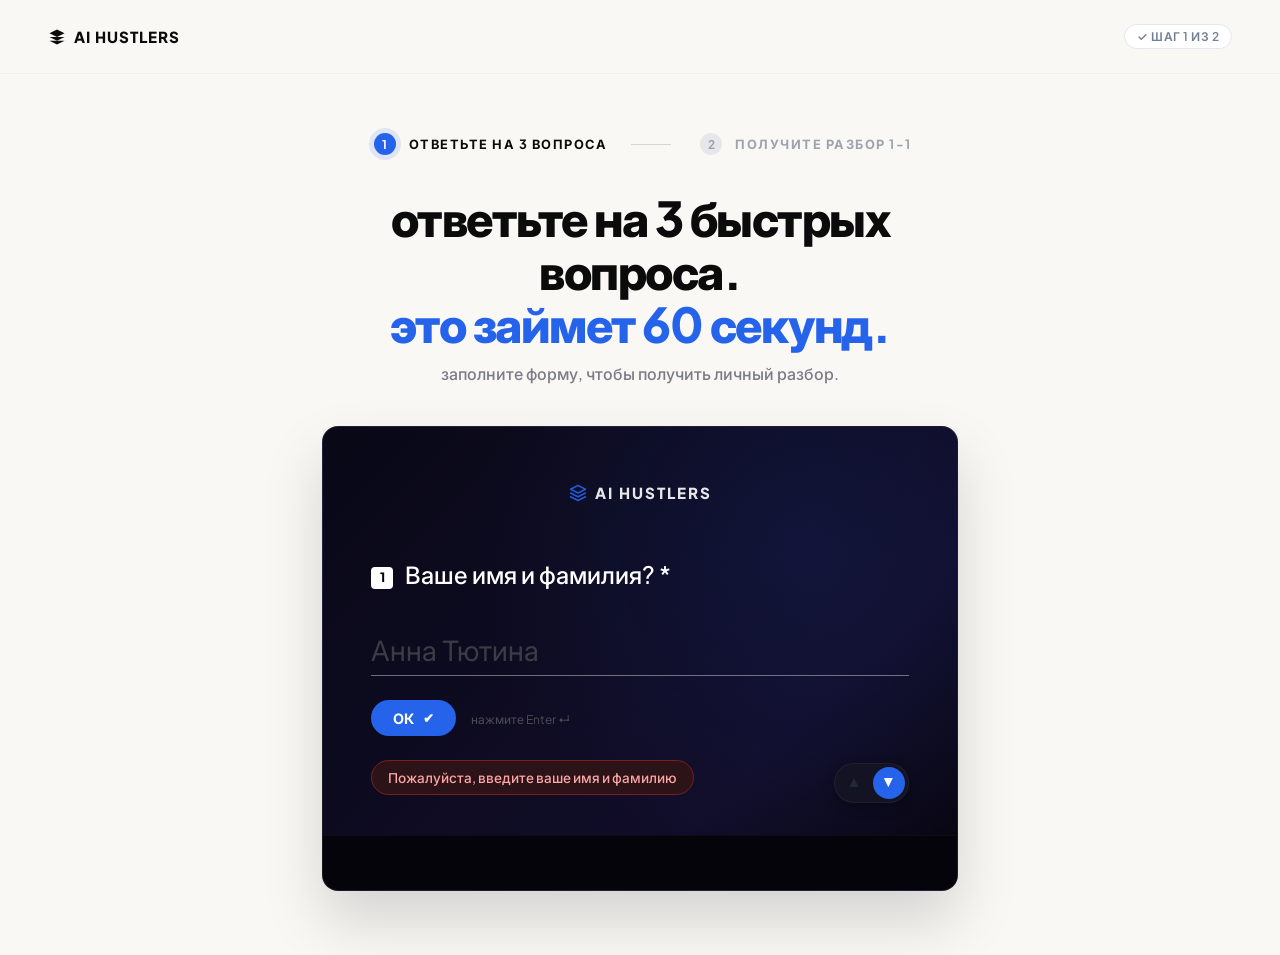
==== commit 7b35e44a: "Add files via upload" ====
--- a/index.html
+++ b/index.html
@@ -43,25 +43,25 @@
         <div class="dot-outer">
           <div class="dot-inner">1</div>
         </div>
-        <span class="step-label">ОТВЕТЬТЕ НА 6 ВОПРОСОВ</span>
+        <span class="step-label">ОТВЕТЬТЕ НА 3 ВОПРОСА</span>
       </div>
       <div class="tracker-line"></div>
       <div class="step-dot" id="trackerStep2">
         <div class="dot-outer grey">
           <div class="dot-inner">2</div>
         </div>
-        <span class="step-label">ПОЛУЧИТЕ СТРАТЕГИЮ</span>
+        <span class="step-label">ПОЛУЧИТЕ РАЗБОР 1-1</span>
       </div>
     </div>
 
     <!-- Header Copy (matching lowercase styles) -->
     <div class="quiz-title-area">
       <h1>
-        ответьте на 6 быстрых вопросов.<br>
+        ответьте на 3 быстрых вопроса.<br>
         <span>это займет 60 секунд.</span>
       </h1>
       <p>
-        заполните форму и вы сразу перейдете к персональной стратегии. вот и всё.
+        заполните форму, чтобы получить личный разбор.
       </p>
     </div>
 
--- a/style.css
+++ b/style.css
@@ -1214,4 +1214,57 @@
   transform: translateY(10px);
 }
 
-
+/* Submit Quiz Button & Confirm Step */
+.quiz-confirm-container {
+  display: flex;
+  flex-direction: column;
+  align-items: center;
+  justify-content: center;
+  text-align: center;
+  padding: 2.5rem 1.5rem;
+}
+
+.quiz-confirm-title {
+  font-size: 1.6rem;
+  font-weight: 700;
+  color: #ffffff;
+  margin-bottom: 0.8rem;
+  letter-spacing: -0.5px;
+}
+
+.quiz-confirm-text {
+  font-size: 1rem;
+  color: var(--text-secondary);
+  max-width: 320px;
+  margin-bottom: 2rem;
+  line-height: 1.5;
+}
+
+.btn-submit-quiz {
+  display: inline-block;
+  background-color: #2563EB;
+  color: #ffffff;
+  font-size: 1.1rem;
+  font-weight: 700;
+  padding: 1.1rem 2.2rem;
+  border: none;
+  border-radius: 30px;
+  cursor: pointer;
+  transition: all 0.3s cubic-bezier(0.4, 0, 0.2, 1);
+  box-shadow: 0 4px 15px rgba(37, 99, 235, 0.3);
+  margin-top: 1rem;
+  text-decoration: none;
+}
+
+.btn-submit-quiz:hover {
+  background-color: #1d4ed8;
+  transform: translateY(-2px);
+  box-shadow: 0 6px 20px rgba(37, 99, 235, 0.45);
+}
+
+.btn-submit-quiz:active {
+  transform: translateY(0);
+}
+
+
+
